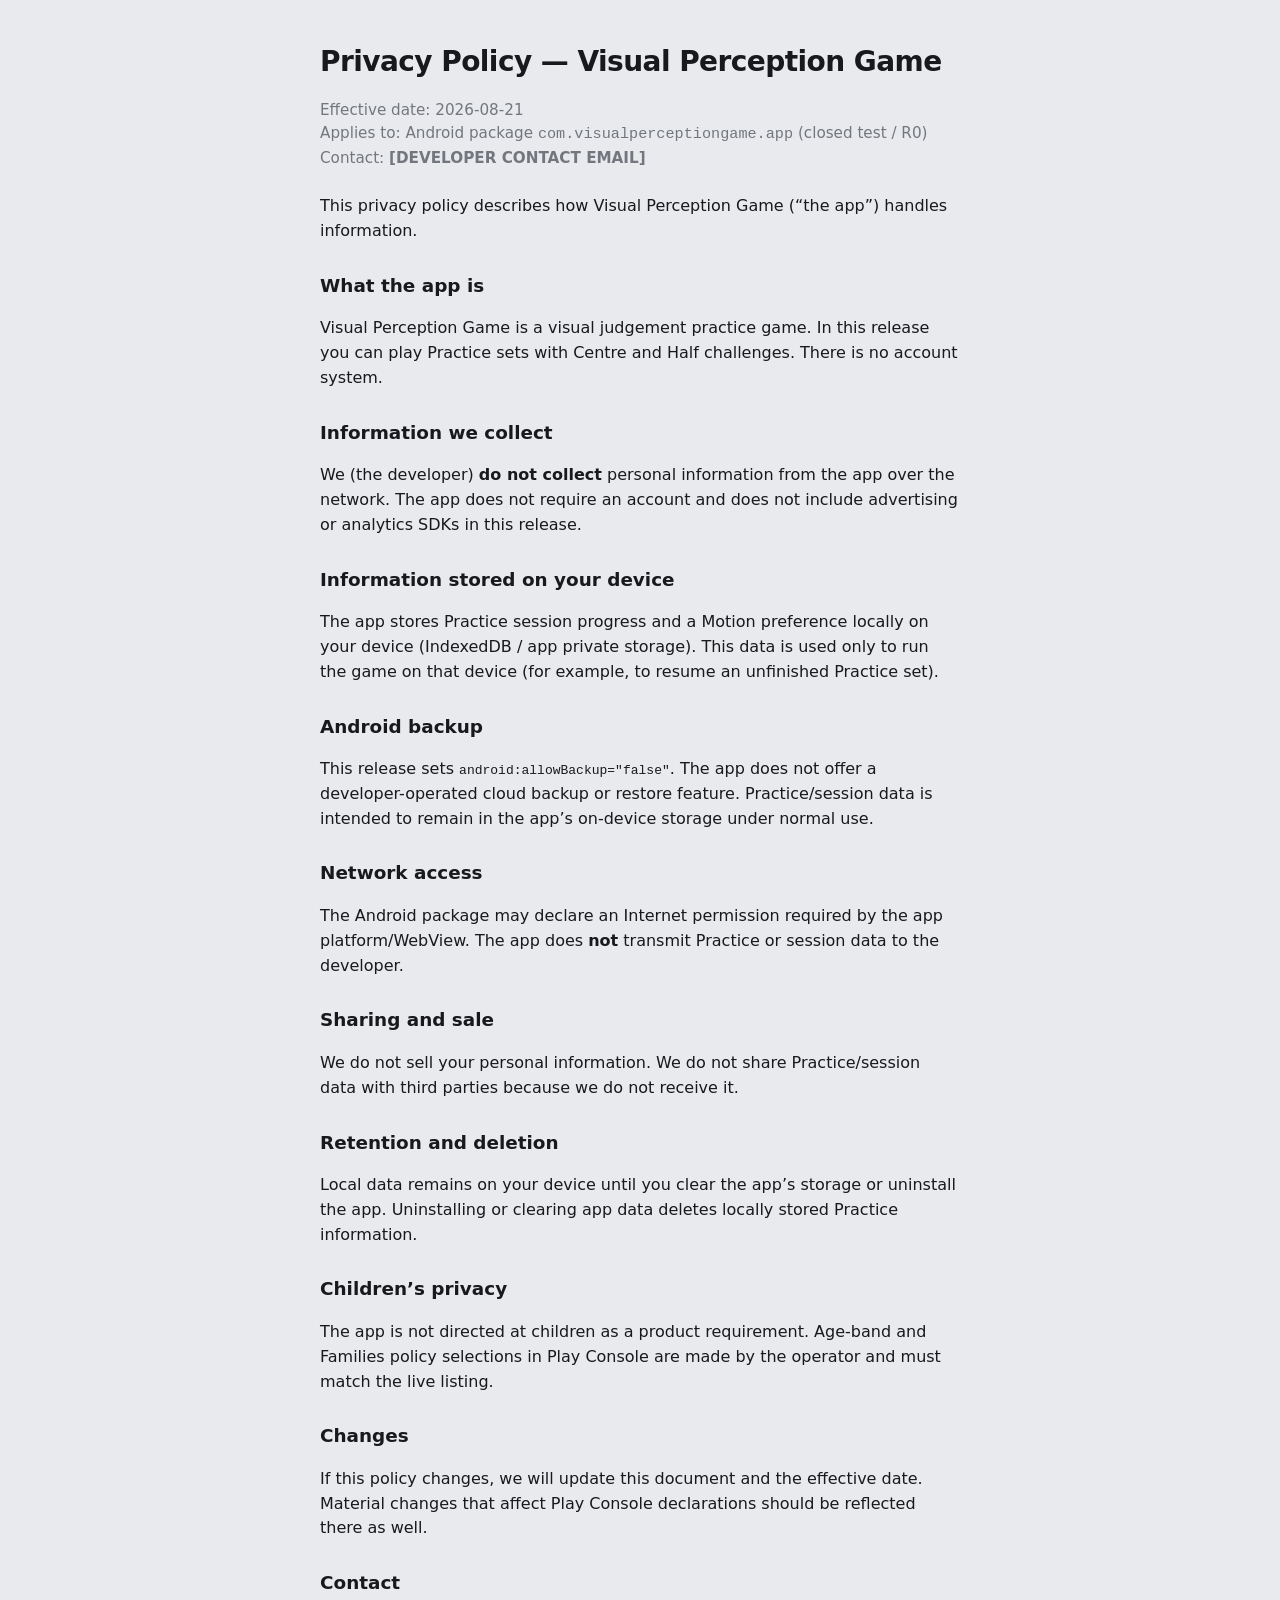
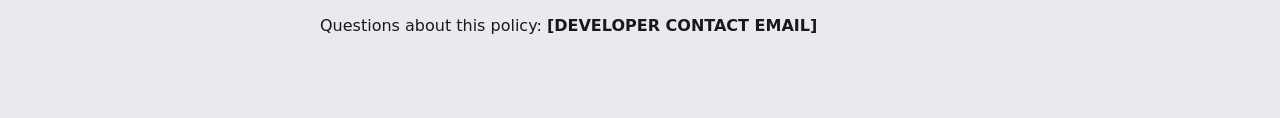
==== index.html @ d39c78a8 "Privacy docs as index.html" ====
<!doctype html>
<html lang="en">
  <head>
    <meta charset="utf-8" />
    <meta name="viewport" content="width=device-width, initial-scale=1" />
    <title>Privacy Policy — Visual Perception Game</title>
    <style>
      :root {
        color-scheme: light;
        --ground: #e8eaed;
        --ink: #17191c;
        --muted: #73777d;
        --accent: #1c5b9e;
      }
      body {
        margin: 0;
        font-family: "Segoe UI", system-ui, sans-serif;
        background: var(--ground);
        color: var(--ink);
        line-height: 1.55;
      }
      main {
        max-width: 40rem;
        margin: 0 auto;
        padding: 2.5rem 1.25rem 4rem;
      }
      h1 {
        font-size: 1.75rem;
        letter-spacing: -0.02em;
        margin: 0 0 0.5rem;
      }
      h2 {
        font-size: 1.15rem;
        margin: 1.75rem 0 0.5rem;
      }
      p,
      li {
        color: var(--ink);
      }
      .meta {
        color: var(--muted);
        font-size: 0.95rem;
        margin-bottom: 1.5rem;
      }
      a {
        color: var(--accent);
      }
    </style>
  </head>
  <body>
    <main>
      <h1>Privacy Policy — Visual Perception Game</h1>
      <p class="meta">
        Effective date: 2026-08-21<br />
        Applies to: Android package
        <code>com.visualperceptiongame.app</code> (closed test / R0)<br />
        Contact: <strong>[DEVELOPER CONTACT EMAIL]</strong>
      </p>

      <p>
        This privacy policy describes how Visual Perception Game (“the app”)
        handles information.
      </p>

      <h2>What the app is</h2>
      <p>
        Visual Perception Game is a visual judgement practice game. In this
        release you can play Practice sets with Centre and Half challenges.
        There is no account system.
      </p>

      <h2>Information we collect</h2>
      <p>
        We (the developer) <strong>do not collect</strong> personal information
        from the app over the network. The app does not require an account and
        does not include advertising or analytics SDKs in this release.
      </p>

      <h2>Information stored on your device</h2>
      <p>
        The app stores Practice session progress and a Motion preference locally
        on your device (IndexedDB / app private storage). This data is used only
        to run the game on that device (for example, to resume an unfinished
        Practice set).
      </p>

      <h2>Android backup</h2>
      <p>
        This release sets <code>android:allowBackup=&quot;false&quot;</code>.
        The app does not offer a developer-operated cloud backup or restore
        feature. Practice/session data is intended to remain in the app’s
        on-device storage under normal use.
      </p>

      <h2>Network access</h2>
      <p>
        The Android package may declare an Internet permission required by the
        app platform/WebView. The app does
        <strong>not</strong> transmit Practice or session data to the developer.
      </p>

      <h2>Sharing and sale</h2>
      <p>
        We do not sell your personal information. We do not share
        Practice/session data with third parties because we do not receive it.
      </p>

      <h2>Retention and deletion</h2>
      <p>
        Local data remains on your device until you clear the app’s storage or
        uninstall the app. Uninstalling or clearing app data deletes locally
        stored Practice information.
      </p>

      <h2>Children’s privacy</h2>
      <p>
        The app is not directed at children as a product requirement. Age-band
        and Families policy selections in Play Console are made by the operator
        and must match the live listing.
      </p>

      <h2>Changes</h2>
      <p>
        If this policy changes, we will update this document and the effective
        date. Material changes that affect Play Console declarations should be
        reflected there as well.
      </p>

      <h2>Contact</h2>
      <p>
        Questions about this policy:
        <strong>[DEVELOPER CONTACT EMAIL]</strong>
      </p>
    </main>
  </body>
</html>
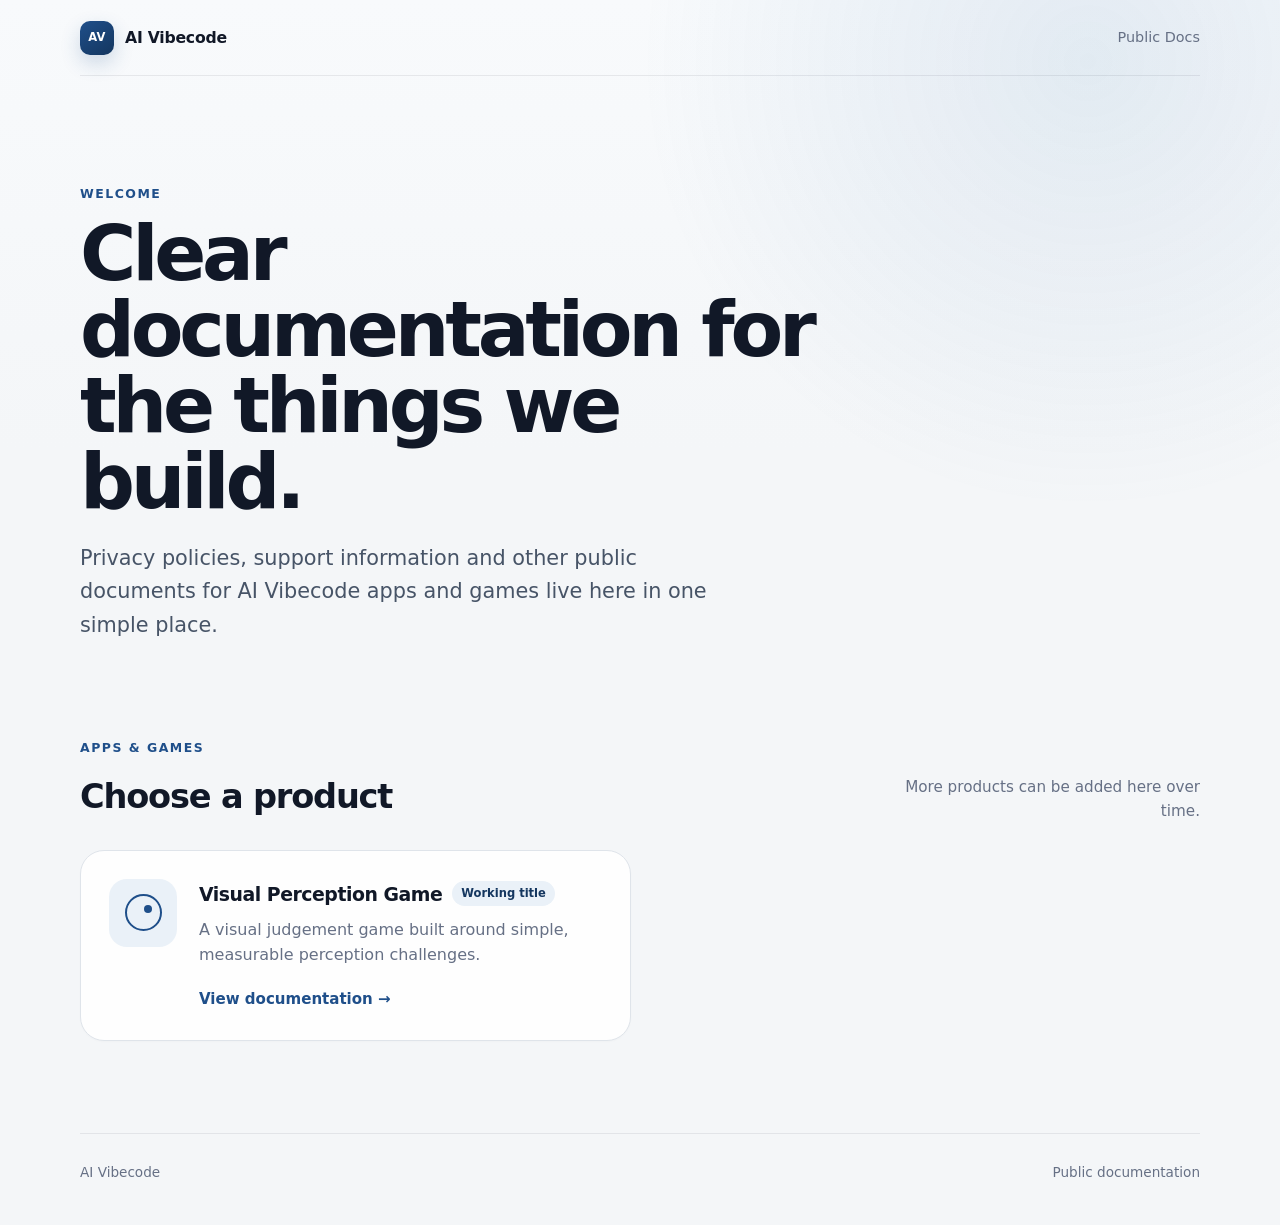
==== commit 9c9b0a5e: "Build AI Vibecode public docs site for GitHub Pages" ====
--- a/index.html
+++ b/index.html
@@ -3,134 +3,66 @@
   <head>
     <meta charset="utf-8" />
     <meta name="viewport" content="width=device-width, initial-scale=1" />
-    <title>Privacy Policy — Visual Perception Game</title>
-    <style>
-      :root {
-        color-scheme: light;
-        --ground: #e8eaed;
-        --ink: #17191c;
-        --muted: #73777d;
-        --accent: #1c5b9e;
-      }
-      body {
-        margin: 0;
-        font-family: "Segoe UI", system-ui, sans-serif;
-        background: var(--ground);
-        color: var(--ink);
-        line-height: 1.55;
-      }
-      main {
-        max-width: 40rem;
-        margin: 0 auto;
-        padding: 2.5rem 1.25rem 4rem;
-      }
-      h1 {
-        font-size: 1.75rem;
-        letter-spacing: -0.02em;
-        margin: 0 0 0.5rem;
-      }
-      h2 {
-        font-size: 1.15rem;
-        margin: 1.75rem 0 0.5rem;
-      }
-      p,
-      li {
-        color: var(--ink);
-      }
-      .meta {
-        color: var(--muted);
-        font-size: 0.95rem;
-        margin-bottom: 1.5rem;
-      }
-      a {
-        color: var(--accent);
-      }
-    </style>
+    <meta name="description" content="Public documentation for apps and games from AI Vibecode." />
+    <meta name="theme-color" content="#0f172a" />
+    <title>AI Vibecode — Public Docs</title>
+    <link rel="stylesheet" href="./styles.css" />
   </head>
   <body>
-    <main>
-      <h1>Privacy Policy — Visual Perception Game</h1>
-      <p class="meta">
-        Effective date: 2026-08-21<br />
-        Applies to: Android package
-        <code>com.visualperceptiongame.app</code> (closed test / R0)<br />
-        Contact: <strong>[DEVELOPER CONTACT EMAIL]</strong>
-      </p>
+    <div class="site-shell">
+      <header class="topbar">
+        <a class="brand" href="./" aria-label="AI Vibecode public docs home">
+          <span class="brand-mark" aria-hidden="true">AV</span>
+          <span>AI Vibecode</span>
+        </a>
+        <span class="topbar-label">Public Docs</span>
+      </header>
 
-      <p>
-        This privacy policy describes how Visual Perception Game (“the app”)
-        handles information.
-      </p>
+      <main>
+        <section class="hero" aria-labelledby="welcome-title">
+          <p class="eyebrow">Welcome</p>
+          <h1 id="welcome-title">Clear documentation for the things we build.</h1>
+          <p class="hero-copy">
+            Privacy policies, support information and other public documents for
+            AI Vibecode apps and games live here in one simple place.
+          </p>
+        </section>
 
-      <h2>What the app is</h2>
-      <p>
-        Visual Perception Game is a visual judgement practice game. In this
-        release you can play Practice sets with Centre and Half challenges.
-        There is no account system.
-      </p>
+        <section class="section" aria-labelledby="products-title">
+          <div class="section-heading">
+            <div>
+              <p class="eyebrow">Apps &amp; games</p>
+              <h2 id="products-title">Choose a product</h2>
+            </div>
+            <p class="section-note">More products can be added here over time.</p>
+          </div>
 
-      <h2>Information we collect</h2>
-      <p>
-        We (the developer) <strong>do not collect</strong> personal information
-        from the app over the network. The app does not require an account and
-        does not include advertising or analytics SDKs in this release.
-      </p>
+          <div class="card-grid">
+            <a class="product-card" href="./apps/visual-perception-game/">
+              <div class="product-icon" aria-hidden="true">
+                <span class="target-dot"></span>
+                <span class="target-ring"></span>
+              </div>
+              <div class="product-card-body">
+                <div class="card-title-row">
+                  <h3>Visual Perception Game</h3>
+                  <span class="status-pill">Working title</span>
+                </div>
+                <p>
+                  A visual judgement game built around simple, measurable
+                  perception challenges.
+                </p>
+                <span class="card-link">View documentation <span aria-hidden="true">→</span></span>
+              </div>
+            </a>
+          </div>
+        </section>
+      </main>
 
-      <h2>Information stored on your device</h2>
-      <p>
-        The app stores Practice session progress and a Motion preference locally
-        on your device (IndexedDB / app private storage). This data is used only
-        to run the game on that device (for example, to resume an unfinished
-        Practice set).
-      </p>
-
-      <h2>Android backup</h2>
-      <p>
-        This release sets <code>android:allowBackup=&quot;false&quot;</code>.
-        The app does not offer a developer-operated cloud backup or restore
-        feature. Practice/session data is intended to remain in the app’s
-        on-device storage under normal use.
-      </p>
-
-      <h2>Network access</h2>
-      <p>
-        The Android package may declare an Internet permission required by the
-        app platform/WebView. The app does
-        <strong>not</strong> transmit Practice or session data to the developer.
-      </p>
-
-      <h2>Sharing and sale</h2>
-      <p>
-        We do not sell your personal information. We do not share
-        Practice/session data with third parties because we do not receive it.
-      </p>
-
-      <h2>Retention and deletion</h2>
-      <p>
-        Local data remains on your device until you clear the app’s storage or
-        uninstall the app. Uninstalling or clearing app data deletes locally
-        stored Practice information.
-      </p>
-
-      <h2>Children’s privacy</h2>
-      <p>
-        The app is not directed at children as a product requirement. Age-band
-        and Families policy selections in Play Console are made by the operator
-        and must match the live listing.
-      </p>
-
-      <h2>Changes</h2>
-      <p>
-        If this policy changes, we will update this document and the effective
-        date. Material changes that affect Play Console declarations should be
-        reflected there as well.
-      </p>
-
-      <h2>Contact</h2>
-      <p>
-        Questions about this policy:
-        <strong>[DEVELOPER CONTACT EMAIL]</strong>
-      </p>
-    </main>
+      <footer>
+        <span>AI Vibecode</span>
+        <span>Public documentation</span>
+      </footer>
+    </div>
   </body>
 </html>
--- a/styles.css
+++ b/styles.css
@@ -0,0 +1,426 @@
+:root {
+  color-scheme: light;
+  --page: #f4f6f8;
+  --surface: #ffffff;
+  --surface-soft: #f8fafc;
+  --ink: #111827;
+  --muted: #667085;
+  --rule: #dfe4ea;
+  --brand: #1f4f8a;
+  --brand-deep: #14365f;
+  --brand-soft: #eaf1f8;
+  --accent: #2e6ea8;
+  --shadow: 0 18px 48px rgba(15, 23, 42, 0.08);
+  --radius-lg: 24px;
+  --radius-md: 16px;
+  --radius-sm: 10px;
+}
+
+* {
+  box-sizing: border-box;
+}
+
+html {
+  min-height: 100%;
+  background: var(--page);
+}
+
+body {
+  margin: 0;
+  min-height: 100vh;
+  color: var(--ink);
+  background:
+    radial-gradient(circle at 85% 5%, rgba(46, 110, 168, 0.11), transparent 28rem),
+    linear-gradient(180deg, #f8fafc 0, var(--page) 28rem);
+  font-family:
+    Inter, ui-sans-serif, system-ui, -apple-system, BlinkMacSystemFont, "Segoe UI",
+    sans-serif;
+  line-height: 1.6;
+  -webkit-font-smoothing: antialiased;
+}
+
+a {
+  color: inherit;
+}
+
+.site-shell {
+  width: min(1120px, calc(100% - 40px));
+  margin: 0 auto;
+}
+
+.topbar {
+  min-height: 76px;
+  display: flex;
+  align-items: center;
+  justify-content: space-between;
+  gap: 24px;
+  border-bottom: 1px solid rgba(17, 24, 39, 0.08);
+}
+
+.brand {
+  display: inline-flex;
+  align-items: center;
+  gap: 11px;
+  color: var(--ink);
+  text-decoration: none;
+  font-size: 0.98rem;
+  font-weight: 720;
+  letter-spacing: -0.015em;
+}
+
+.brand-mark {
+  width: 34px;
+  height: 34px;
+  display: grid;
+  place-items: center;
+  border-radius: 10px;
+  color: #ffffff;
+  background: linear-gradient(145deg, var(--brand), var(--brand-deep));
+  box-shadow: 0 8px 20px rgba(31, 79, 138, 0.2);
+  font-size: 0.72rem;
+  font-weight: 800;
+  letter-spacing: 0.02em;
+}
+
+.topbar-label,
+.breadcrumbs,
+.section-note,
+.meta,
+.muted {
+  color: var(--muted);
+}
+
+.topbar-label {
+  font-size: 0.9rem;
+}
+
+.hero {
+  padding: 108px 0 72px;
+  max-width: 770px;
+}
+
+.eyebrow {
+  margin: 0 0 12px;
+  color: var(--brand);
+  font-size: 0.78rem;
+  font-weight: 800;
+  letter-spacing: 0.12em;
+  text-transform: uppercase;
+}
+
+h1,
+h2,
+h3,
+p {
+  margin-top: 0;
+}
+
+h1 {
+  max-width: 760px;
+  margin-bottom: 22px;
+  font-size: clamp(2.6rem, 6vw, 5.25rem);
+  line-height: 0.99;
+  letter-spacing: -0.055em;
+  font-weight: 760;
+}
+
+.hero-copy {
+  max-width: 660px;
+  margin-bottom: 0;
+  color: #475467;
+  font-size: clamp(1.08rem, 2vw, 1.3rem);
+}
+
+.section {
+  padding: 24px 0 92px;
+}
+
+.section-heading {
+  display: flex;
+  align-items: end;
+  justify-content: space-between;
+  gap: 30px;
+  margin-bottom: 26px;
+}
+
+.section-heading h2 {
+  margin: 0;
+  font-size: clamp(1.6rem, 3vw, 2.1rem);
+  letter-spacing: -0.035em;
+}
+
+.section-note {
+  max-width: 310px;
+  margin: 0;
+  font-size: 0.95rem;
+  text-align: right;
+}
+
+.card-grid,
+.doc-grid {
+  display: grid;
+  grid-template-columns: repeat(2, minmax(0, 1fr));
+  gap: 18px;
+}
+
+.product-card,
+.doc-card {
+  position: relative;
+  display: flex;
+  gap: 22px;
+  padding: 28px;
+  border: 1px solid var(--rule);
+  border-radius: var(--radius-lg);
+  background: rgba(255, 255, 255, 0.92);
+  text-decoration: none;
+  box-shadow: 0 1px 2px rgba(15, 23, 42, 0.02);
+  transition:
+    transform 170ms ease,
+    box-shadow 170ms ease,
+    border-color 170ms ease;
+}
+
+.product-card:hover,
+.doc-card:hover {
+  transform: translateY(-2px);
+  border-color: #c9d4df;
+  box-shadow: var(--shadow);
+}
+
+.product-card:focus-visible,
+.doc-card:focus-visible,
+.brand:focus-visible,
+.text-link:focus-visible {
+  outline: 3px solid rgba(46, 110, 168, 0.28);
+  outline-offset: 4px;
+}
+
+.product-icon {
+  flex: 0 0 68px;
+  width: 68px;
+  height: 68px;
+  position: relative;
+  display: grid;
+  place-items: center;
+  overflow: hidden;
+  border-radius: 18px;
+  background: var(--brand-soft);
+}
+
+.target-ring {
+  width: 37px;
+  height: 37px;
+  border: 2px solid var(--brand);
+  border-radius: 50%;
+}
+
+.target-dot {
+  position: absolute;
+  z-index: 1;
+  width: 8px;
+  height: 8px;
+  border-radius: 50%;
+  background: var(--brand);
+  transform: translate(5px, -4px);
+}
+
+.product-card-body,
+.doc-card-body {
+  min-width: 0;
+}
+
+.card-title-row {
+  display: flex;
+  align-items: center;
+  flex-wrap: wrap;
+  gap: 10px;
+  margin-bottom: 8px;
+}
+
+.card-title-row h3,
+.doc-card h3 {
+  margin: 0;
+  font-size: 1.18rem;
+  letter-spacing: -0.025em;
+}
+
+.product-card p,
+.doc-card p {
+  margin-bottom: 18px;
+  color: var(--muted);
+}
+
+.status-pill {
+  display: inline-flex;
+  align-items: center;
+  min-height: 24px;
+  padding: 3px 9px;
+  border-radius: 999px;
+  color: var(--brand-deep);
+  background: var(--brand-soft);
+  font-size: 0.72rem;
+  font-weight: 750;
+}
+
+.card-link,
+.text-link {
+  color: var(--brand);
+  font-weight: 700;
+  text-decoration: none;
+}
+
+.card-link {
+  font-size: 0.94rem;
+}
+
+footer {
+  display: flex;
+  justify-content: space-between;
+  gap: 24px;
+  padding: 28px 0 42px;
+  border-top: 1px solid rgba(17, 24, 39, 0.08);
+  color: var(--muted);
+  font-size: 0.85rem;
+}
+
+/* Product/document pages */
+.content-shell {
+  width: min(860px, calc(100% - 40px));
+  margin: 0 auto;
+}
+
+.breadcrumbs {
+  padding: 34px 0 0;
+  font-size: 0.88rem;
+}
+
+.breadcrumbs a {
+  color: var(--brand);
+  text-decoration: none;
+}
+
+.product-hero {
+  padding: 70px 0 48px;
+}
+
+.product-hero h1,
+.document h1 {
+  font-size: clamp(2.3rem, 5vw, 4rem);
+}
+
+.product-hero p {
+  max-width: 640px;
+  color: #475467;
+  font-size: 1.08rem;
+}
+
+.doc-grid {
+  grid-template-columns: repeat(2, minmax(0, 1fr));
+  padding-bottom: 80px;
+}
+
+.doc-card {
+  min-height: 180px;
+  flex-direction: column;
+  justify-content: space-between;
+}
+
+.doc-card.placeholder {
+  pointer-events: none;
+  border-style: dashed;
+  background: rgba(248, 250, 252, 0.72);
+  box-shadow: none;
+}
+
+.document {
+  margin: 48px 0 80px;
+  padding: clamp(26px, 5vw, 54px);
+  border: 1px solid var(--rule);
+  border-radius: var(--radius-lg);
+  background: var(--surface);
+  box-shadow: 0 1px 2px rgba(15, 23, 42, 0.03);
+}
+
+.document h1 {
+  margin-bottom: 12px;
+  line-height: 1.04;
+}
+
+.document h2 {
+  margin: 38px 0 10px;
+  font-size: 1.23rem;
+  letter-spacing: -0.025em;
+}
+
+.document p,
+.document li {
+  color: #344054;
+}
+
+.document code {
+  padding: 2px 6px;
+  border-radius: 6px;
+  background: #f2f4f7;
+  color: #1d2939;
+  font-family: ui-monospace, SFMono-Regular, Menlo, Consolas, monospace;
+  font-size: 0.9em;
+}
+
+.document .meta {
+  margin-bottom: 28px;
+  padding-bottom: 22px;
+  border-bottom: 1px solid var(--rule);
+  font-size: 0.92rem;
+}
+
+.notice {
+  margin: 28px 0;
+  padding: 17px 18px;
+  border-left: 3px solid var(--brand);
+  border-radius: 0 var(--radius-sm) var(--radius-sm) 0;
+  background: var(--brand-soft);
+  color: #344054;
+}
+
+@media (max-width: 760px) {
+  .site-shell,
+  .content-shell {
+    width: min(100% - 28px, 1120px);
+  }
+
+  .hero {
+    padding: 76px 0 58px;
+  }
+
+  .section-heading,
+  footer {
+    align-items: flex-start;
+    flex-direction: column;
+  }
+
+  .section-note {
+    text-align: left;
+  }
+
+  .card-grid,
+  .doc-grid {
+    grid-template-columns: 1fr;
+  }
+
+  .product-card {
+    padding: 22px;
+  }
+
+  .topbar-label {
+    display: none;
+  }
+}
+
+@media (prefers-reduced-motion: reduce) {
+  *,
+  *::before,
+  *::after {
+    scroll-behavior: auto !important;
+    transition-duration: 0.01ms !important;
+  }
+}
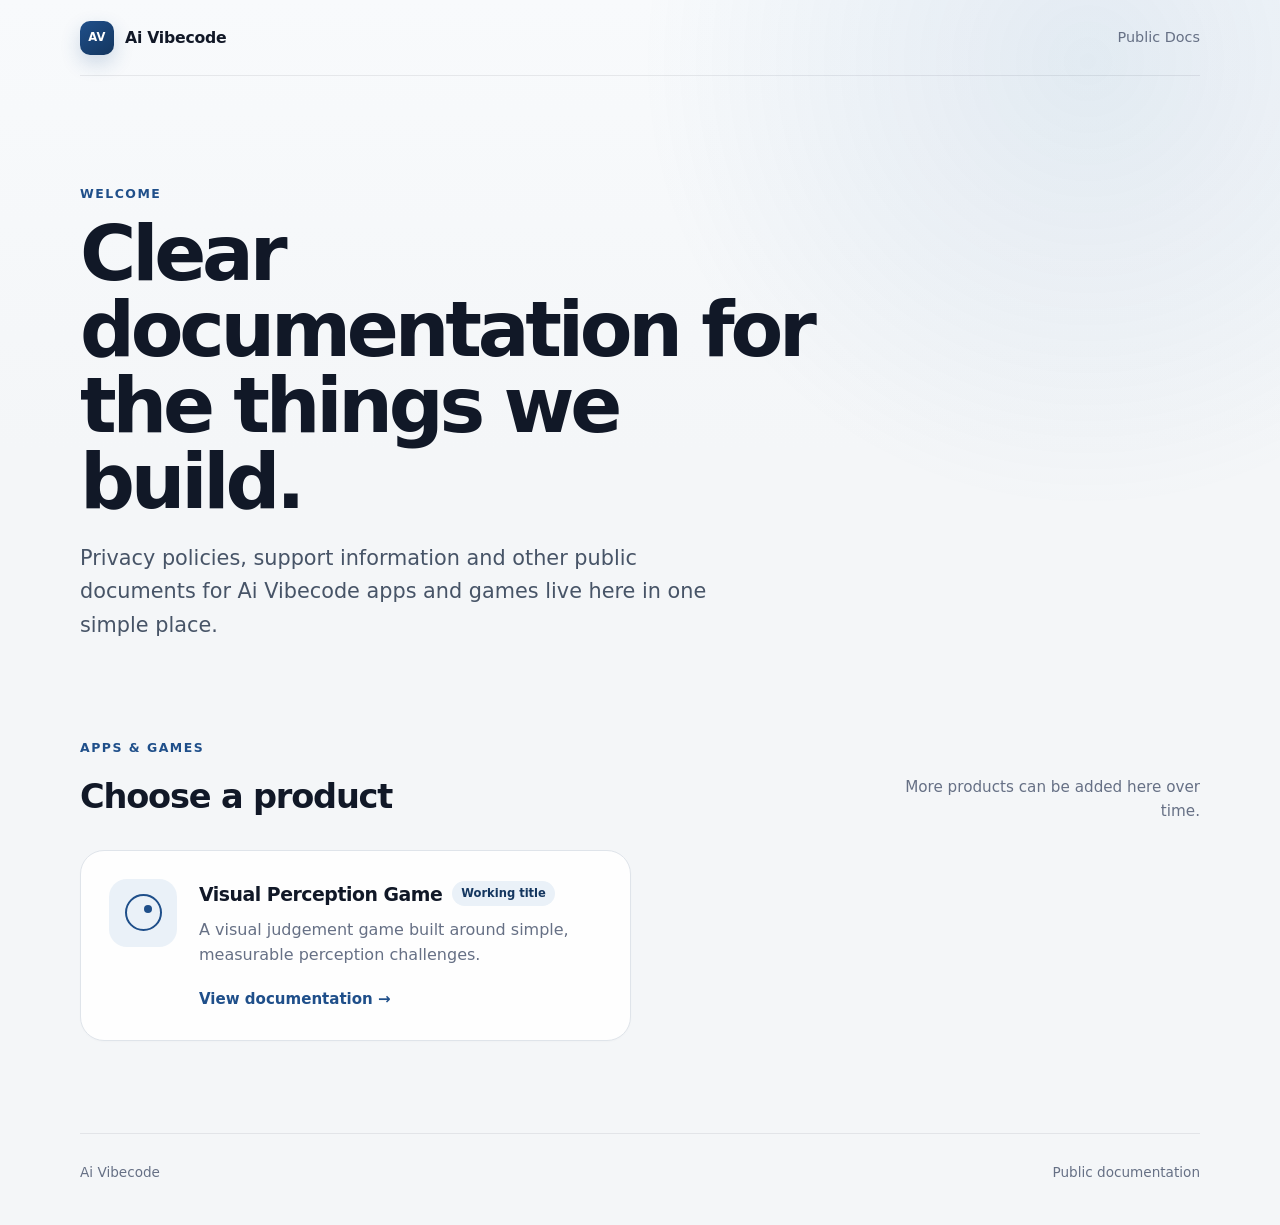
==== commit 1c550e87: "Use Ai Vibecode branding across public docs" ====
--- a/index.html
+++ b/index.html
@@ -3,17 +3,17 @@
   <head>
     <meta charset="utf-8" />
     <meta name="viewport" content="width=device-width, initial-scale=1" />
-    <meta name="description" content="Public documentation for apps and games from AI Vibecode." />
+    <meta name="description" content="Public documentation for apps and games from Ai Vibecode." />
     <meta name="theme-color" content="#0f172a" />
-    <title>AI Vibecode — Public Docs</title>
+    <title>Ai Vibecode — Public Docs</title>
     <link rel="stylesheet" href="./styles.css" />
   </head>
   <body>
     <div class="site-shell">
       <header class="topbar">
-        <a class="brand" href="./" aria-label="AI Vibecode public docs home">
+        <a class="brand" href="./" aria-label="Ai Vibecode public docs home">
           <span class="brand-mark" aria-hidden="true">AV</span>
-          <span>AI Vibecode</span>
+          <span>Ai Vibecode</span>
         </a>
         <span class="topbar-label">Public Docs</span>
       </header>
@@ -24,7 +24,7 @@
           <h1 id="welcome-title">Clear documentation for the things we build.</h1>
           <p class="hero-copy">
             Privacy policies, support information and other public documents for
-            AI Vibecode apps and games live here in one simple place.
+            Ai Vibecode apps and games live here in one simple place.
           </p>
         </section>
 
@@ -60,7 +60,7 @@
       </main>
 
       <footer>
-        <span>AI Vibecode</span>
+        <span>Ai Vibecode</span>
         <span>Public documentation</span>
       </footer>
     </div>
